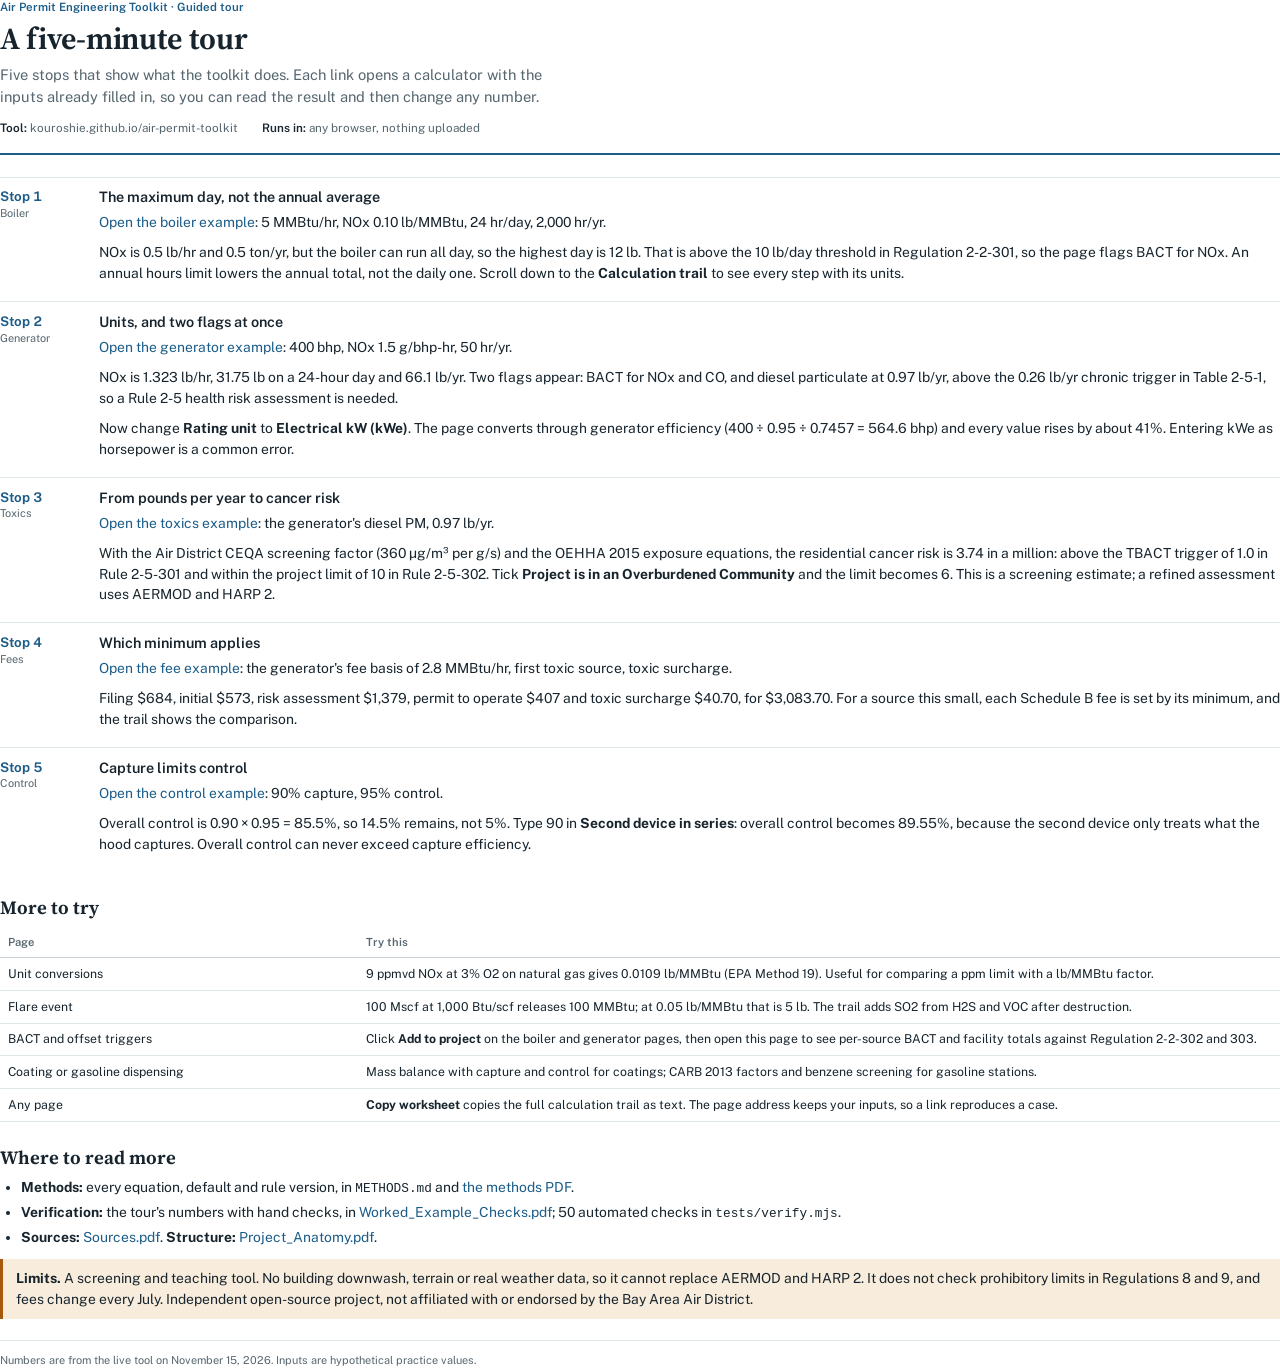
==== docs/src/Guided_Tour.html @ 8490fcb9 "Add guided tour, worked example checks, sources and anatomy PDFs" ====
<!doctype html>
<html lang="en"><head><meta charset="utf-8"><title>Guided tour</title>
<link href="https://fonts.googleapis.com/css2?family=Public+Sans:wght@400;600;700&family=Source+Serif+4:opsz,wght@8..60,400;8..60,650&display=swap" rel="stylesheet">
<link rel="stylesheet" href="kit.css"></head><body>

<div class="band">
  <p class="kit">Air Permit Engineering Toolkit · Guided tour</p>
  <h1>A five-minute tour</h1>
  <p class="sub">Five stops that show what the toolkit does. Each link opens a calculator with the inputs already filled in, so you can read the result and then change any number.</p>
  <div class="meta"><span><b>Tool:</b> kouroshie.github.io/air-permit-toolkit</span><span><b>Runs in:</b> any browser, nothing uploaded</span></div>
</div>

<div class="step"><div class="t">Stop 1<small>Boiler</small></div><div>
  <h3>The maximum day, not the annual average</h3>
  <p><a href="https://kouroshie.github.io/air-permit-toolkit/#combustion?heat=5&hd=24&hy=2000&NOx=0.10">Open the boiler example</a>: 5 MMBtu/hr, NOx 0.10 lb/MMBtu, 24 hr/day, 2,000 hr/yr.</p>
  <p>NOx is 0.5 lb/hr and 0.5 ton/yr, but the boiler can run all day, so the highest day is 12 lb. That is above the 10 lb/day threshold in Regulation 2-2-301, so the page flags BACT for NOx. An annual hours limit lowers the annual total, not the daily one. Scroll down to the <b>Calculation trail</b> to see every step with its units.</p>
</div></div>

<div class="step"><div class="t">Stop 2<small>Generator</small></div><div>
  <h3>Units, and two flags at once</h3>
  <p><a href="https://kouroshie.github.io/air-permit-toolkit/#engine?power=400&pu=bhp&hd=24&hy=50&NOx=1.5">Open the generator example</a>: 400 bhp, NOx 1.5 g/bhp-hr, 50 hr/yr.</p>
  <p>NOx is 1.323 lb/hr, 31.75 lb on a 24-hour day and 66.1 lb/yr. Two flags appear: BACT for NOx and CO, and diesel particulate at 0.97 lb/yr, above the 0.26 lb/yr chronic trigger in Table 2-5-1, so a Rule 2-5 health risk assessment is needed.</p>
  <p>Now change <b>Rating unit</b> to <b>Electrical kW (kWe)</b>. The page converts through generator efficiency (400 ÷ 0.95 ÷ 0.7457 = 564.6 bhp) and every value rises by about 41%. Entering kWe as horsepower is a common error.</p>
</div></div>

<div class="step"><div class="t">Stop 3<small>Toxics</small></div><div>
  <h3>From pounds per year to cancer risk</h3>
  <p><a href="https://kouroshie.github.io/air-permit-toolkit/#toxics?t0=dpm&y0=0.97&h0=0.0194&meth=ceqa">Open the toxics example</a>: the generator's diesel PM, 0.97 lb/yr.</p>
  <p>With the Air District CEQA screening factor (360 µg/m³ per g/s) and the OEHHA 2015 exposure equations, the residential cancer risk is 3.74 in a million: above the TBACT trigger of 1.0 in Rule 2-5-301 and within the project limit of 10 in Rule 2-5-302. Tick <b>Project is in an Overburdened Community</b> and the limit becomes 6. This is a screening estimate; a refined assessment uses AERMOD and HARP 2.</p>
</div></div>

<div class="step"><div class="t">Stop 4<small>Fees</small></div><div>
  <h3>Which minimum applies</h3>
  <p><a href="https://kouroshie.github.io/air-permit-toolkit/#fees?sched=B&mm=2.8&raf=first&sur=true">Open the fee example</a>: the generator's fee basis of 2.8 MMBtu/hr, first toxic source, toxic surcharge.</p>
  <p>Filing $684, initial $573, risk assessment $1,379, permit to operate $407 and toxic surcharge $40.70, for $3,083.70. For a source this small, each Schedule B fee is set by its minimum, and the trail shows the comparison.</p>
</div></div>

<div class="step"><div class="t">Stop 5<small>Control</small></div><div>
  <h3>Capture limits control</h3>
  <p><a href="https://kouroshie.github.io/air-permit-toolkit/#control?unc=100&cap=90&des=95&sec=0">Open the control example</a>: 90% capture, 95% control.</p>
  <p>Overall control is 0.90 × 0.95 = 85.5%, so 14.5% remains, not 5%. Type 90 in <b>Second device in series</b>: overall control becomes 89.55%, because the second device only treats what the hood captures. Overall control can never exceed capture efficiency.</p>
</div></div>

<h2>More to try</h2>
<table>
  <thead><tr><th style="width:28%">Page</th><th>Try this</th></tr></thead>
  <tbody>
    <tr><td>Unit conversions</td><td>9 ppmvd NOx at 3% O2 on natural gas gives 0.0109 lb/MMBtu (EPA Method 19). Useful for comparing a ppm limit with a lb/MMBtu factor.</td></tr>
    <tr><td>Flare event</td><td>100 Mscf at 1,000 Btu/scf releases 100 MMBtu; at 0.05 lb/MMBtu that is 5 lb. The trail adds SO2 from H2S and VOC after destruction.</td></tr>
    <tr><td>BACT and offset triggers</td><td>Click <b>Add to project</b> on the boiler and generator pages, then open this page to see per-source BACT and facility totals against Regulation 2-2-302 and 303.</td></tr>
    <tr><td>Coating or gasoline dispensing</td><td>Mass balance with capture and control for coatings; CARB 2013 factors and benzene screening for gasoline stations.</td></tr>
    <tr><td>Any page</td><td><b>Copy worksheet</b> copies the full calculation trail as text. The page address keeps your inputs, so a link reproduces a case.</td></tr>
  </tbody>
</table>

<h2>Where to read more</h2>
<ul>
  <li><b>Methods:</b> every equation, default and rule version, in <span class="mono">METHODS.md</span> and <a href="https://kouroshie.github.io/air-permit-toolkit/docs/Air_Permit_Toolkit_Methods.pdf">the methods PDF</a>.</li>
  <li><b>Verification:</b> the tour's numbers with hand checks, in <a href="https://kouroshie.github.io/air-permit-toolkit/docs/Worked_Example_Checks.pdf">Worked_Example_Checks.pdf</a>; 50 automated checks in <span class="mono">tests/verify.mjs</span>.</li>
  <li><b>Sources:</b> <a href="https://kouroshie.github.io/air-permit-toolkit/docs/Sources.pdf">Sources.pdf</a>. <b>Structure:</b> <a href="https://kouroshie.github.io/air-permit-toolkit/docs/Project_Anatomy.pdf">Project_Anatomy.pdf</a>.</li>
</ul>

<div class="note warn"><p><b>Limits.</b> A screening and teaching tool. No building downwash, terrain or real weather data, so it cannot replace AERMOD and HARP 2. It does not check prohibitory limits in Regulations 8 and 9, and fees change every July. Independent open-source project, not affiliated with or endorsed by the Bay Area Air District.</p></div>

<div class="foot">Numbers are from the live tool on November 15, 2026. Inputs are hypothetical practice values.</div>
</body></html>
---- docs/src/kit.css ----
/* Shared print styles for the toolkit interview kit. Palette and type match the live toolkit. */
:root {
  --fog: #e8edef; --paper: #ffffff; --ink: #17242d; --muted: #56666f; --line: #c8d2d7; --rule: #dfe6e9;
  --bay: #1b5c88; --bay-soft: #e3eef6; --ok: #2b7a57; --ok-soft: #e1f1e8; --flag: #a85a0c; --flag-soft: #f8ecdc;
  --stop: #9c2a2a; --stop-soft: #f6e1e1;
  --serif: 'Source Serif 4', Georgia, serif; --sans: 'Public Sans', 'Segoe UI', system-ui, sans-serif;
}
@page { size: Letter; margin: 0.6in 0.65in 0.6in; }
* { box-sizing: border-box; }
html { -webkit-print-color-adjust: exact; print-color-adjust: exact; }
body { margin: 0; background: var(--paper); color: var(--ink); font: 400 10.4pt/1.5 var(--sans); }
a { color: var(--bay); text-decoration: none; }
code, .mono { font-family: Consolas, 'Cascadia Mono', monospace; font-size: 0.92em; }

/* Cover band */
.band { border-bottom: 2px solid var(--bay); padding: 0 0 12pt; margin: 0 0 16pt; }
.band .kit { font: 600 8.6pt var(--sans); color: var(--bay); margin: 0 0 6pt; }
.band h1 { font: 650 23pt/1.1 var(--serif); margin: 0 0 6pt; letter-spacing: -0.01em; }
.band .sub { font-size: 11pt; color: var(--muted); margin: 0; max-width: 62ch; }
.meta { display: flex; flex-wrap: wrap; gap: 4pt 18pt; font-size: 8.8pt; color: var(--muted); margin-top: 9pt; }
.meta b { color: var(--ink); font-weight: 600; }

h2 { font: 650 14pt/1.25 var(--serif); margin: 18pt 0 6pt; break-after: avoid; }
h3 { font: 600 10.8pt/1.3 var(--sans); margin: 12pt 0 4pt; break-after: avoid; }
p { margin: 0 0 7pt; }
ul, ol { margin: 0 0 8pt; padding-left: 16pt; }
li { margin-bottom: 3pt; }
.muted { color: var(--muted); }
.small { font-size: 8.8pt; }
.pb { break-before: page; }
.keep { break-inside: avoid; }

/* Callouts */
.note { border-left: 3px solid var(--bay); background: var(--bay-soft); padding: 7pt 10pt; margin: 8pt 0 10pt; break-inside: avoid; }
.note.warn { border-color: var(--flag); background: var(--flag-soft); }
.note.ok { border-color: var(--ok); background: var(--ok-soft); }
.note.stop { border-color: var(--stop); background: var(--stop-soft); }
.note p:last-child, .note ul:last-child { margin-bottom: 0; }

/* Spoken lines: the signature element, set like a script */
.say { font: 400 11pt/1.5 var(--serif); border-left: 2px solid var(--ink); padding: 2pt 0 2pt 11pt; margin: 6pt 0 9pt; break-inside: avoid; }
.say::before { content: 'Say'; display: block; font: 600 7.6pt var(--sans); color: var(--muted); margin-bottom: 2pt; }
.say.alt::before { content: 'Or'; }
.say.if::before { content: attr(data-if); }

/* Tables */
table { width: 100%; border-collapse: collapse; margin: 6pt 0 10pt; font-size: 9.2pt; break-inside: auto; }
th, td { text-align: left; vertical-align: top; padding: 5pt 6pt; border-bottom: 1px solid var(--rule); }
thead th { font-weight: 600; color: var(--muted); font-size: 8.4pt; border-bottom: 1px solid var(--line); }
tr { break-inside: avoid; }
td.num, th.num { text-align: right; font-variant-numeric: tabular-nums; white-space: nowrap; }
td.match { color: var(--ok); font-weight: 650; white-space: nowrap; }
td.diff { color: var(--flag); font-weight: 650; white-space: nowrap; }

/* Timed steps of the demo */
.step { display: grid; grid-template-columns: 62pt minmax(0, 1fr); gap: 0 12pt; padding: 8pt 0 6pt; border-top: 1px solid var(--rule); break-inside: avoid; }
.step .t { font: 650 10pt var(--sans); color: var(--bay); font-variant-numeric: tabular-nums; }
.step .t small { display: block; font-weight: 400; color: var(--muted); font-size: 8.2pt; margin-top: 2pt; }
.step h3 { margin-top: 0; }
.do { font-size: 9.4pt; color: var(--ink); margin: 0 0 4pt; }
.do b { font-weight: 600; }

/* Screenshot figure */
figure { margin: 8pt 0 12pt; break-inside: avoid; }
figure .shot { border: 1px solid var(--line); border-radius: 4pt; overflow: hidden; max-height: 3.3in;
  -webkit-mask-image: linear-gradient(to bottom, #000 82%, transparent 100%); mask-image: linear-gradient(to bottom, #000 82%, transparent 100%); }
figure .shot.full { -webkit-mask-image: none; mask-image: none; max-height: none; }
figure img { display: block; width: 100%; }
figcaption { font-size: 8.4pt; color: var(--muted); margin-top: 4pt; }
.two { display: grid; grid-template-columns: minmax(0, 1fr) 2.9in; gap: 0 16pt; align-items: start; }

.check { display: inline-block; font-weight: 650; color: var(--ok); }
.foot { margin-top: 16pt; padding-top: 8pt; border-top: 1px solid var(--rule); font-size: 8.2pt; color: var(--muted); }
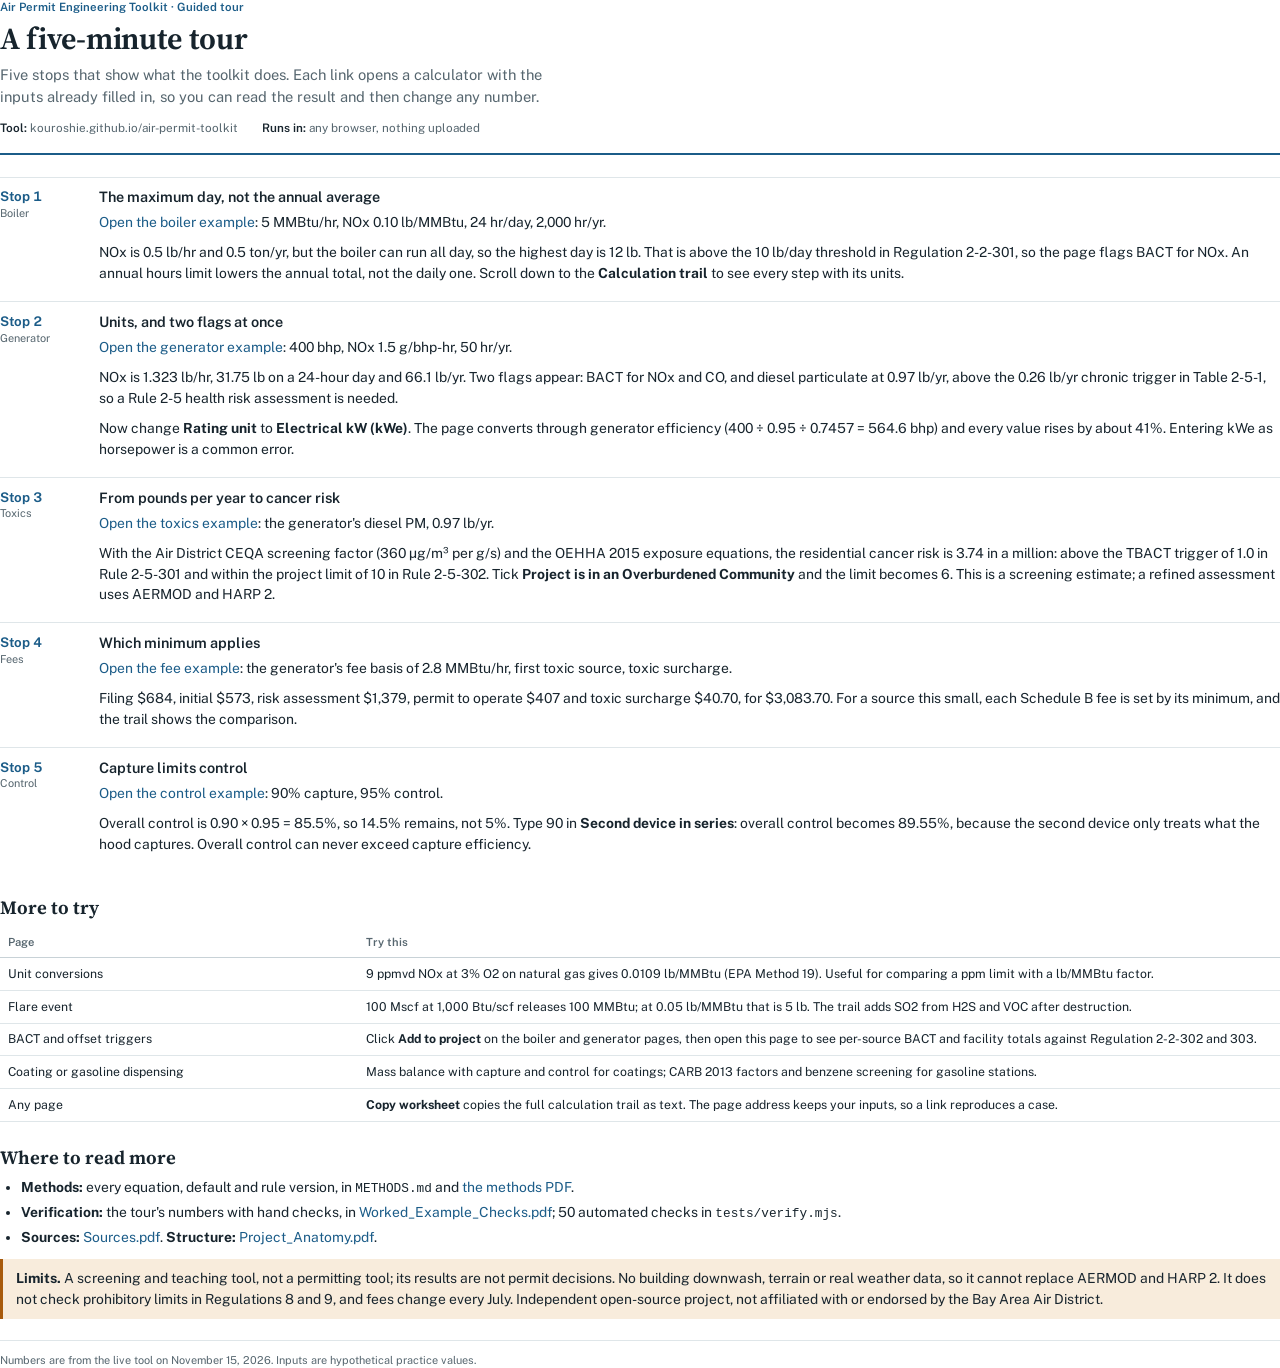
==== commit 36c5b76e: "Say 'not a permitting tool' in README, methods and guide PDFs" ====
--- a/docs/src/Guided_Tour.html
+++ b/docs/src/Guided_Tour.html
@@ -60,7 +60,7 @@
   <li><b>Sources:</b> <a href="https://kouroshie.github.io/air-permit-toolkit/docs/Sources.pdf">Sources.pdf</a>. <b>Structure:</b> <a href="https://kouroshie.github.io/air-permit-toolkit/docs/Project_Anatomy.pdf">Project_Anatomy.pdf</a>.</li>
 </ul>
 
-<div class="note warn"><p><b>Limits.</b> A screening and teaching tool. No building downwash, terrain or real weather data, so it cannot replace AERMOD and HARP 2. It does not check prohibitory limits in Regulations 8 and 9, and fees change every July. Independent open-source project, not affiliated with or endorsed by the Bay Area Air District.</p></div>
+<div class="note warn"><p><b>Limits.</b> A screening and teaching tool, not a permitting tool; its results are not permit decisions. No building downwash, terrain or real weather data, so it cannot replace AERMOD and HARP 2. It does not check prohibitory limits in Regulations 8 and 9, and fees change every July. Independent open-source project, not affiliated with or endorsed by the Bay Area Air District.</p></div>
 
 <div class="foot">Numbers are from the live tool on November 15, 2026. Inputs are hypothetical practice values.</div>
 </body></html>
